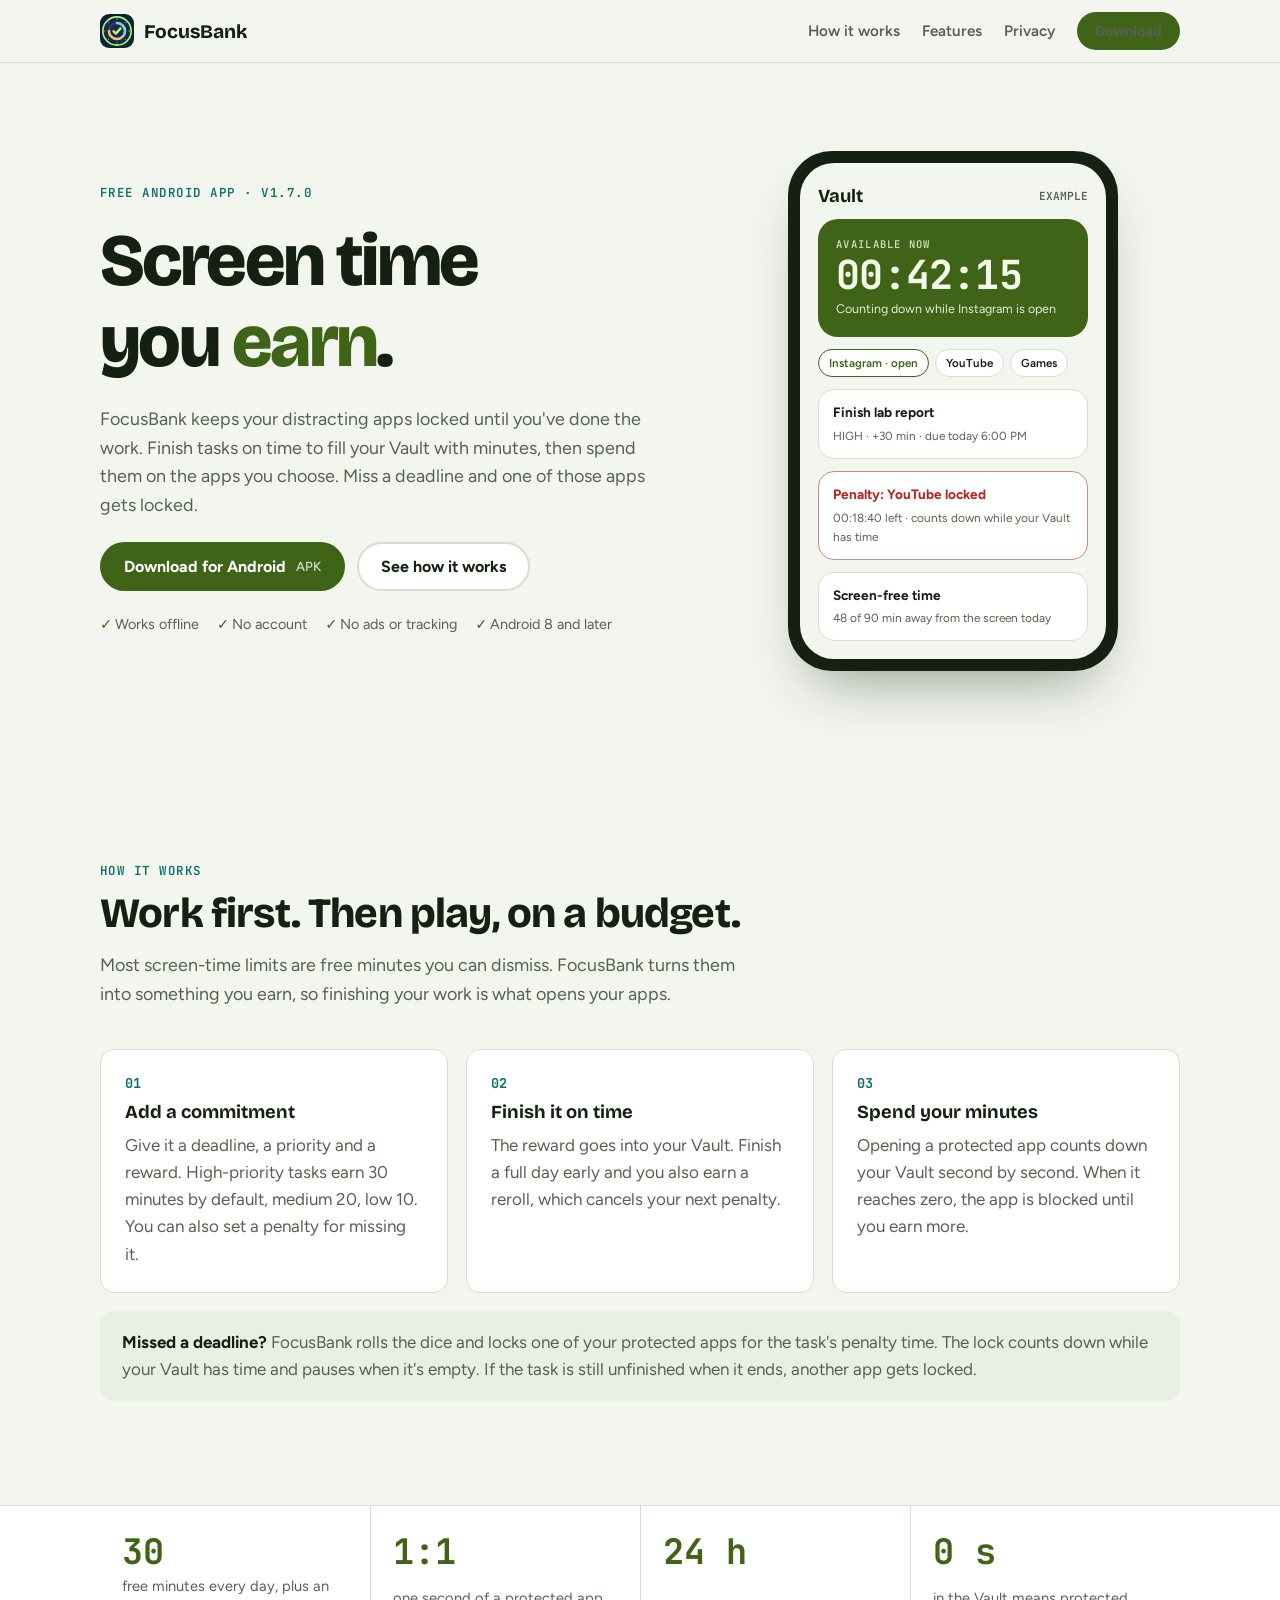
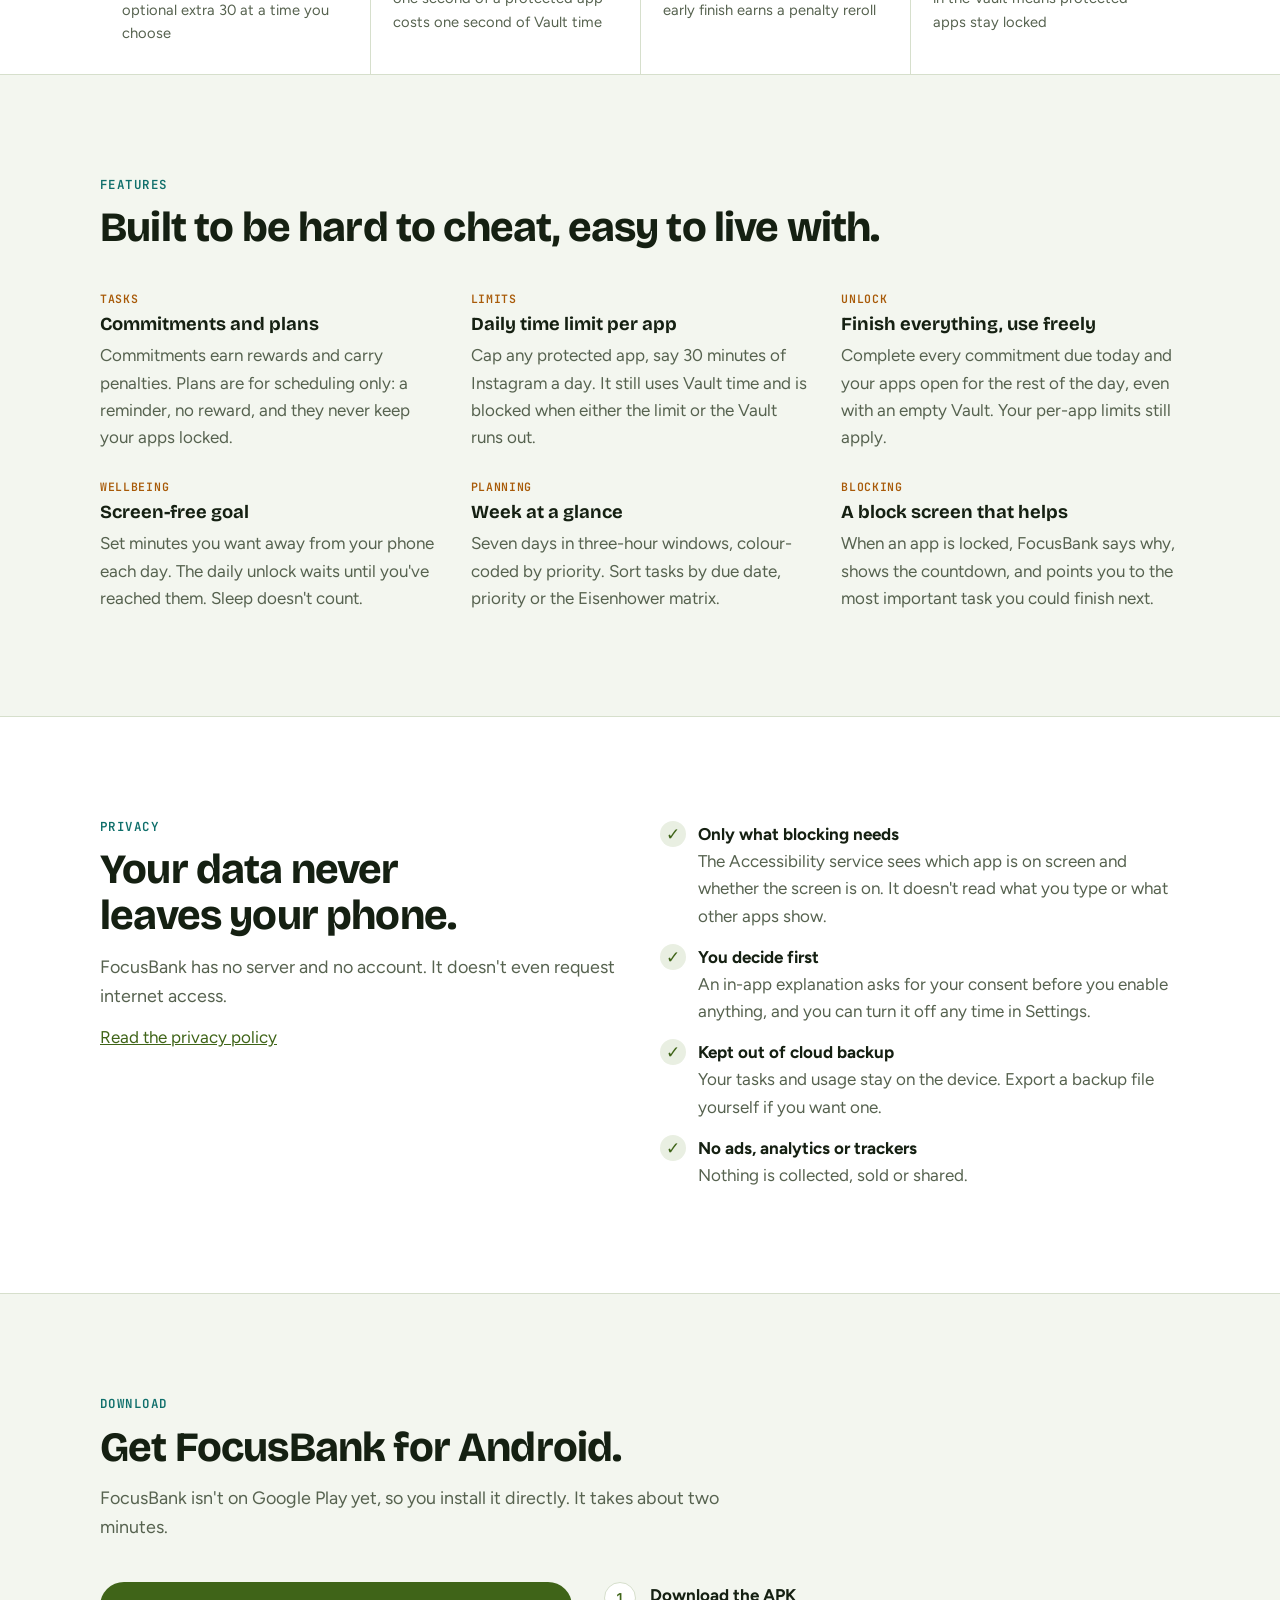
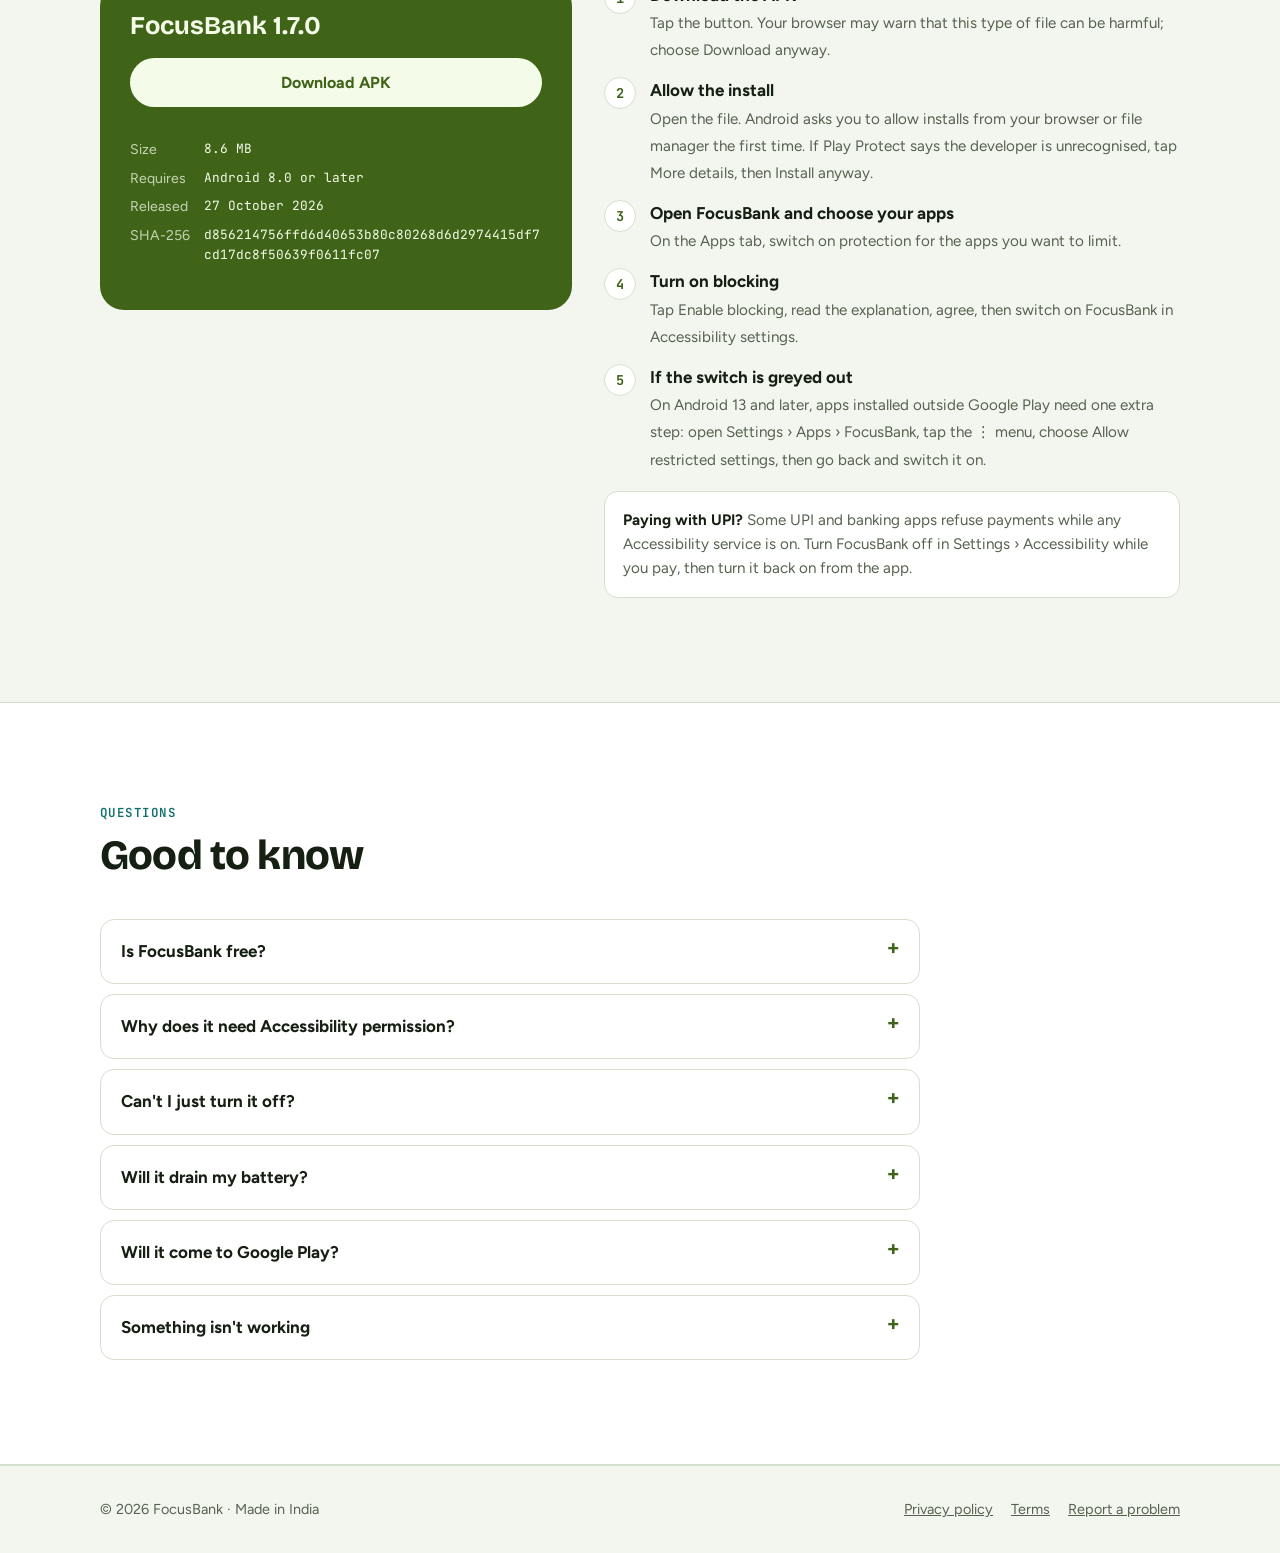
==== index.html @ 378c956d "FocusBank website: home, privacy policy and terms Co-Authored-By: Claude Opus 5.5 <noreply@anthropic" ====
<!doctype html>
<html lang="en">
<head>
<meta charset="utf-8">
<meta name="viewport" content="width=device-width, initial-scale=1, viewport-fit=cover">
<title>FocusBank: screen time you earn</title>
<meta name="description" content="FocusBank is a free Android app that locks distracting apps until you earn time by finishing your tasks. Offline, no account, no tracking.">
<meta property="og:title" content="FocusBank: screen time you earn">
<meta property="og:description" content="Distracting apps stay locked until you earn minutes by finishing tasks on time. Free for Android 8+.">
<meta name="theme-color" content="#3f6418">
<link rel="icon" href="assets/icon.svg" type="image/svg+xml">
<link rel="preconnect" href="https://fonts.googleapis.com">
<link rel="preconnect" href="https://fonts.gstatic.com" crossorigin>
<link rel="stylesheet" href="https://fonts.googleapis.com/css2?family=Bricolage+Grotesque:opsz,wght@12..96,600;12..96,700;12..96,800&family=Figtree:wght@400;500;600;700&family=JetBrains+Mono:wght@600;700&display=swap">
<link rel="stylesheet" href="assets/site.css">
</head>
<body>

<header class="site-header">
  <div class="wrap">
    <a class="brand" href="./"><img src="assets/icon.svg" alt="" width="34" height="34">FocusBank</a>
    <nav class="nav" aria-label="Main">
      <a class="hide-sm" href="#how">How it works</a>
      <a class="hide-sm" href="#features">Features</a>
      <a class="hide-sm" href="#privacy">Privacy</a>
      <a class="btn btn-primary" href="#download">Download</a>
    </nav>
  </div>
</header>

<main>
  <section class="hero">
    <div class="wrap">
      <div class="hero-copy">
        <p class="eyebrow">Free Android app · v1.7.0</p>
        <h1>Screen time you <em>earn</em>.</h1>
        <p class="lead">FocusBank keeps your distracting apps locked until you've done the work. Finish tasks on time to fill your Vault with minutes, then spend them on the apps you choose. Miss a deadline and one of those apps gets locked.</p>
        <div class="cta-row">
          <a class="btn btn-primary" href="#download">Download for Android <small>APK</small></a>
          <a class="btn btn-ghost" href="#how">See how it works</a>
        </div>
        <div class="facts"><span>Works offline</span><span>No account</span><span>No ads or tracking</span><span>Android 8 and later</span></div>
      </div>

      <div class="phone" aria-label="Example of the FocusBank Vault screen">
        <div class="screen">
          <div class="screen-top"><span>Vault</span><span>EXAMPLE</span></div>
          <div class="vault">
            <span class="vault-label">AVAILABLE NOW</span>
            <span class="vault-time" id="vault-time">00:42:17</span>
            <span class="vault-note">Counting down while Instagram is open</span>
          </div>
          <div class="chip-row"><span class="chip live">Instagram · open</span><span class="chip">YouTube</span><span class="chip">Games</span></div>
          <div class="mini-card"><b>Finish lab report</b><span>HIGH · +30 min · due today 6:00 PM</span></div>
          <div class="mini-card penalty"><b>Penalty: YouTube locked</b><span>00:18:40 left · counts down while your Vault has time</span></div>
          <div class="mini-card"><b>Screen-free time</b><span>48 of 90 min away from the screen today</span></div>
        </div>
      </div>
    </div>
  </section>

  <section class="section" id="how">
    <div class="wrap">
      <div class="section-head">
        <p class="eyebrow">How it works</p>
        <h2>Work first. Then play, on a budget.</h2>
        <p class="lead">Most screen-time limits are free minutes you can dismiss. FocusBank turns them into something you earn, so finishing your work is what opens your apps.</p>
      </div>
      <div class="steps">
        <div class="step"><h3>Add a commitment</h3><p>Give it a deadline, a priority and a reward. High-priority tasks earn 30 minutes by default, medium 20, low 10. You can also set a penalty for missing it.</p></div>
        <div class="step"><h3>Finish it on time</h3><p>The reward goes into your Vault. Finish a full day early and you also earn a reroll, which cancels your next penalty.</p></div>
        <div class="step"><h3>Spend your minutes</h3><p>Opening a protected app counts down your Vault second by second. When it reaches zero, the app is blocked until you earn more.</p></div>
      </div>
      <div class="penalty-note">
        <p><strong>Missed a deadline?</strong> FocusBank rolls the dice and locks one of your protected apps for the task's penalty time. The lock counts down while your Vault has time and pauses when it's empty. If the task is still unfinished when it ends, another app gets locked.</p>
      </div>
    </div>
  </section>

  <section class="band">
    <div class="wrap">
      <div class="rules">
        <div class="rule"><span class="num">30</span><p>free minutes every day, plus an optional extra 30 at a time you choose</p></div>
        <div class="rule"><span class="num">1:1</span><p>one second of a protected app costs one second of Vault time</p></div>
        <div class="rule"><span class="num">24 h</span><p>early finish earns a penalty reroll</p></div>
        <div class="rule"><span class="num">0 s</span><p>in the Vault means protected apps stay locked</p></div>
      </div>
    </div>
  </section>

  <section class="section" id="features">
    <div class="wrap">
      <div class="section-head">
        <p class="eyebrow">Features</p>
        <h2>Built to be hard to cheat, easy to live with.</h2>
      </div>
      <div class="features">
        <div class="feature"><span class="tag">Tasks</span><h3>Commitments and plans</h3><p>Commitments earn rewards and carry penalties. Plans are for scheduling only: a reminder, no reward, and they never keep your apps locked.</p></div>
        <div class="feature"><span class="tag">Limits</span><h3>Daily time limit per app</h3><p>Cap any protected app, say 30 minutes of Instagram a day. It still uses Vault time and is blocked when either the limit or the Vault runs out.</p></div>
        <div class="feature"><span class="tag">Unlock</span><h3>Finish everything, use freely</h3><p>Complete every commitment due today and your apps open for the rest of the day, even with an empty Vault. Your per-app limits still apply.</p></div>
        <div class="feature"><span class="tag">Wellbeing</span><h3>Screen-free goal</h3><p>Set minutes you want away from your phone each day. The daily unlock waits until you've reached them. Sleep doesn't count.</p></div>
        <div class="feature"><span class="tag">Planning</span><h3>Week at a glance</h3><p>Seven days in three-hour windows, colour-coded by priority. Sort tasks by due date, priority or the Eisenhower matrix.</p></div>
        <div class="feature"><span class="tag">Blocking</span><h3>A block screen that helps</h3><p>When an app is locked, FocusBank says why, shows the countdown, and points you to the most important task you could finish next.</p></div>
      </div>
    </div>
  </section>

  <section class="section band" id="privacy">
    <div class="wrap privacy">
      <div class="section-head" style="margin:0">
        <p class="eyebrow">Privacy</p>
        <h2>Your data never leaves your phone.</h2>
        <p class="lead">FocusBank has no server and no account. It doesn't even request internet access.</p>
        <p><a href="privacy.html">Read the privacy policy</a></p>
      </div>
      <ul class="checks">
        <li><div><b>Only what blocking needs</b><br><span>The Accessibility service sees which app is on screen and whether the screen is on. It doesn't read what you type or what other apps show.</span></div></li>
        <li><div><b>You decide first</b><br><span>An in-app explanation asks for your consent before you enable anything, and you can turn it off any time in Settings.</span></div></li>
        <li><div><b>Kept out of cloud backup</b><br><span>Your tasks and usage stay on the device. Export a backup file yourself if you want one.</span></div></li>
        <li><div><b>No ads, analytics or trackers</b><br><span>Nothing is collected, sold or shared.</span></div></li>
      </ul>
    </div>
  </section>

  <section class="section" id="download">
    <div class="wrap">
      <div class="section-head">
        <p class="eyebrow">Download</p>
        <h2>Get FocusBank for Android.</h2>
        <p class="lead">FocusBank isn't on Google Play yet, so you install it directly. It takes about two minutes.</p>
      </div>
      <div class="download">
        <div class="dl-card">
          <h3>FocusBank 1.7.0</h3>
          <a class="btn" href="https://github.com/Dasa108/focusbank/releases/latest/download/FocusBank.apk">Download APK</a>
          <dl class="meta">
            <dt>Size</dt><dd>8.6 MB</dd>
            <dt>Requires</dt><dd>Android 8.0 or later</dd>
            <dt>Released</dt><dd>27 October 2026</dd>
            <dt>SHA-256</dt><dd>d856214756ffd6d40653b80c80268d6d2974415df7cd17dc8f50639f0611fc07</dd>
          </dl>
        </div>
        <div>
          <ol class="install">
            <li><div><b>Download the APK</b><span>Tap the button. Your browser may warn that this type of file can be harmful; choose Download anyway.</span></div></li>
            <li><div><b>Allow the install</b><span>Open the file. Android asks you to allow installs from your browser or file manager the first time. If Play Protect says the developer is unrecognised, tap More details, then Install anyway.</span></div></li>
            <li><div><b>Open FocusBank and choose your apps</b><span>On the Apps tab, switch on protection for the apps you want to limit.</span></div></li>
            <li><div><b>Turn on blocking</b><span>Tap Enable blocking, read the explanation, agree, then switch on FocusBank in Accessibility settings.</span></div></li>
            <li><div><b>If the switch is greyed out</b><span>On Android 13 and later, apps installed outside Google Play need one extra step: open Settings › Apps › FocusBank, tap the ⋮ menu, choose Allow restricted settings, then go back and switch it on.</span></div></li>
          </ol>
          <p class="callout"><strong>Paying with UPI?</strong> Some UPI and banking apps refuse payments while any Accessibility service is on. Turn FocusBank off in Settings › Accessibility while you pay, then turn it back on from the app.</p>
        </div>
      </div>
    </div>
  </section>

  <section class="section band" id="faq">
    <div class="wrap">
      <div class="section-head"><p class="eyebrow">Questions</p><h2>Good to know</h2></div>
      <div class="faq">
        <details><summary>Is FocusBank free?</summary><p>Yes. There are no ads, subscriptions or in-app purchases.</p></details>
        <details><summary>Why does it need Accessibility permission?</summary><p>It's the only way an Android app can tell, the moment you switch apps, that a protected app has opened, and then show the block screen. FocusBank only uses the app's package name and whether the screen is on.</p></details>
        <details><summary>Can't I just turn it off?</summary><p>Yes, in Settings, and that's deliberate. FocusBank is a self-control tool for your own phone, not parental control. It makes turning it off a conscious choice rather than a single tap inside the app.</p></details>
        <details><summary>Will it drain my battery?</summary><p>It reacts to app switches and runs one light check per second while it's on. It needs no network and does no background syncing.</p></details>
        <details><summary>Will it come to Google Play?</summary><p>That's the plan. When it does, it will be a separate install: back up your data from the Vault screen first, then install the Play version.</p></details>
        <details><summary>Something isn't working</summary><p>Some phone makers stop background services to save battery. If blocking stops, check that FocusBank is still on in Accessibility settings and allowed to run in the background. You can report problems on <a href="https://github.com/Dasa108/focusbank/issues">GitHub</a>.</p></details>
      </div>
    </div>
  </section>
</main>

<footer class="site-footer">
  <div class="wrap">
    <span>© 2026 FocusBank · Made in India</span>
    <nav aria-label="Footer"><a href="privacy.html">Privacy policy</a><a href="terms.html">Terms</a><a href="https://github.com/Dasa108/focusbank/issues">Report a problem</a></nav>
  </div>
</footer>

<script>
  // Example Vault countdown in the hero; stays still for people who prefer reduced motion.
  (function () {
    const el = document.getElementById('vault-time');
    if (!el || window.matchMedia('(prefers-reduced-motion: reduce)').matches) return;
    let s = 42 * 60 + 17;
    const fmt = n => String(n).padStart(2, '0');
    setInterval(() => {
      s = s > 40 * 60 ? s - 1 : 42 * 60 + 17;
      el.textContent = `${fmt(Math.floor(s / 3600))}:${fmt(Math.floor(s % 3600 / 60))}:${fmt(s % 60)}`;
    }, 1000);
  })();
</script>
</body>
</html>
---- assets/site.css ----
/* FocusBank site. Layout: one centred column (max 1120px); hero splits text | phone, sections stack. */
:root {
  --bg: #f3f6ef;
  --surface: #ffffff;
  --surface-2: #e9efe2;
  --ink: #152012;
  --muted: #56624f;
  --line: #d6dfcc;
  --brand: #3f6418;          /* vault green */
  --brand-ink: #ffffff;
  --lime: #b9f27c;
  --teal: #0f6f6b;
  --amber: #a85a08;
  --danger: #b3261e;
  --vault-bg: #3f6418;
  --vault-ink: #f4fbe9;
  --phone-frame: #152012;
  --display: "Bricolage Grotesque", "Avenir Next", "Segoe UI", system-ui, sans-serif;
  --body: "Figtree", "Segoe UI", system-ui, -apple-system, sans-serif;
  --mono: "JetBrains Mono", ui-monospace, "SF Mono", Menlo, Consolas, monospace;
  --radius: 14px;
  color-scheme: light;
}
@media (prefers-color-scheme: dark) {
  :root:not([data-theme="light"]) {
    --bg: #0b1426; --surface: #12203a; --surface-2: #182a4a; --ink: #e7eef8; --muted: #9fb0c8;
    --line: #22355a; --brand: #b9f27c; --brand-ink: #10200a; --lime: #b9f27c; --teal: #83d5d0;
    --amber: #ffb870; --danger: #ffb4ab; --vault-bg: #b9f27c; --vault-ink: #10200a; --phone-frame: #05090f;
    color-scheme: dark;
  }
}
:root[data-theme="dark"] {
  --bg: #0b1426; --surface: #12203a; --surface-2: #182a4a; --ink: #e7eef8; --muted: #9fb0c8;
  --line: #22355a; --brand: #b9f27c; --brand-ink: #10200a; --lime: #b9f27c; --teal: #83d5d0;
  --amber: #ffb870; --danger: #ffb4ab; --vault-bg: #b9f27c; --vault-ink: #10200a; --phone-frame: #05090f;
  color-scheme: dark;
}

* { box-sizing: border-box; }
html { scroll-padding-top: 80px; }
@media (prefers-reduced-motion: no-preference) { html { scroll-behavior: smooth; } }
body { margin: 0; background: var(--bg); color: var(--ink); font: 400 17px/1.6 var(--body); }
img, svg { max-width: 100%; }
a { color: var(--brand); }
a:focus-visible, button:focus-visible, summary:focus-visible { outline: 3px solid var(--teal); outline-offset: 3px; border-radius: 6px; }
h1, h2, h3 { font-family: var(--display); line-height: 1.1; text-wrap: balance; margin: 0; }
h2 { font-size: clamp(1.8rem, 4vw, 2.6rem); font-weight: 750; letter-spacing: -0.02em; }
h3 { font-size: 1.15rem; font-weight: 700; }
p { margin: 0; }
.wrap { max-width: 1120px; margin: 0 auto; padding-left: max(20px, env(safe-area-inset-left, 0px)); padding-right: max(20px, env(safe-area-inset-right, 0px)); }
.eyebrow { font: 600 0.78rem/1 var(--mono); letter-spacing: 0.12em; text-transform: uppercase; color: var(--teal); }
.lead { color: var(--muted); font-size: 1.12rem; max-width: 60ch; }
.section { padding-block: clamp(56px, 9vw, 104px); }
.section-head { display: grid; gap: 14px; margin-bottom: 40px; }

/* Header */
.site-header { position: sticky; top: 0; z-index: 10; background: color-mix(in srgb, var(--bg) 88%, transparent); backdrop-filter: blur(10px); border-bottom: 1px solid var(--line); }
.site-header .wrap { display: flex; align-items: center; justify-content: space-between; gap: 16px; padding-block: 12px; }
.brand { display: flex; align-items: center; gap: 10px; font: 750 1.2rem var(--display); color: var(--ink); text-decoration: none; }
.brand img { width: 34px; height: 34px; border-radius: 9px; flex: none; }
.nav { display: flex; align-items: center; gap: 22px; font-weight: 600; font-size: 0.95rem; }
.nav a { color: var(--muted); text-decoration: none; }
.nav a:hover { color: var(--ink); }
@media (max-width: 760px) { .nav .hide-sm { display: none; } }

/* Buttons */
.btn { display: inline-flex; align-items: center; gap: 10px; padding: 13px 22px; border-radius: 999px; font: 700 1rem var(--body); text-decoration: none; border: 2px solid transparent; transition: transform .15s ease; }
.btn:hover { transform: translateY(-1px); }
.btn-primary { background: var(--brand); color: var(--brand-ink); }
.btn-ghost { border-color: var(--line); color: var(--ink); background: var(--surface); }
.btn small { font-weight: 500; opacity: .8; font-size: .82rem; }
.nav .btn { padding: 8px 16px; font-size: .9rem; }

/* Hero */
.hero { padding-block: clamp(40px, 7vw, 88px) clamp(48px, 7vw, 96px); }
.hero .wrap { display: grid; grid-template-columns: 1.1fr 0.9fr; gap: clamp(32px, 6vw, 72px); align-items: center; }
.hero-copy { display: grid; gap: 22px; min-width: 0; }
.hero h1 { font-size: clamp(2.6rem, 7vw, 4.6rem); font-weight: 800; letter-spacing: -0.035em; }
.hero h1 em { font-style: normal; color: var(--brand); }
.cta-row { display: flex; flex-wrap: wrap; gap: 12px; }
.facts { display: flex; flex-wrap: wrap; gap: 8px 18px; color: var(--muted); font-size: .9rem; }
.facts span::before { content: "✓ "; color: var(--brand); font-weight: 700; }
@media (max-width: 860px) { .hero .wrap { grid-template-columns: 1fr; } }

/* Phone mockup (pure HTML, example data) */
.phone { justify-self: center; width: min(330px, 100%); background: var(--phone-frame); border-radius: 44px; padding: 12px; box-shadow: 0 30px 60px -25px rgba(10, 30, 10, .45); }
.screen { background: var(--bg); border-radius: 34px; padding: 22px 18px 18px; display: grid; gap: 12px; font-size: .82rem; }
.screen-top { display: flex; justify-content: space-between; align-items: center; font: 700 1.15rem var(--display); }
.screen-top span:last-child { font: 600 .7rem var(--mono); color: var(--muted); }
.vault { background: var(--vault-bg); color: var(--vault-ink); border-radius: 20px; padding: 18px; display: grid; gap: 4px; }
.vault-label { font: 600 .66rem var(--mono); letter-spacing: .12em; opacity: .8; }
.vault-time { font: 700 2.5rem/1 var(--mono); font-variant-numeric: tabular-nums; letter-spacing: -0.02em; }
.vault-note { font-size: .78rem; opacity: .9; }
.chip-row { display: flex; gap: 6px; flex-wrap: wrap; }
.chip { background: var(--surface); border: 1px solid var(--line); border-radius: 999px; padding: 4px 10px; font-size: .72rem; font-weight: 600; }
.chip.live { border-color: var(--brand); color: var(--brand); }
.mini-card { background: var(--surface); border: 1px solid var(--line); border-radius: 16px; padding: 12px 14px; display: grid; gap: 3px; }
.mini-card b { font-size: .85rem; }
.mini-card span { color: var(--muted); font-size: .74rem; }
.mini-card.penalty { border-color: color-mix(in srgb, var(--danger) 45%, var(--line)); }
.mini-card.penalty b { color: var(--danger); }

/* Steps */
.steps { display: grid; grid-template-columns: repeat(3, 1fr); gap: 18px; counter-reset: step; }
.step { background: var(--surface); border: 1px solid var(--line); border-radius: var(--radius); padding: 24px; display: grid; gap: 10px; align-content: start; min-width: 0; }
.step::before { counter-increment: step; content: "0" counter(step); font: 700 .85rem var(--mono); color: var(--teal); }
.step p { color: var(--muted); }
.penalty-note { margin-top: 18px; display: flex; gap: 14px; align-items: flex-start; padding: 18px 22px; border-radius: var(--radius); background: var(--surface-2); }
.penalty-note p { color: var(--muted); }
.penalty-note strong { color: var(--ink); }
@media (max-width: 860px) { .steps { grid-template-columns: 1fr; } }

/* Features */
.features { display: grid; grid-template-columns: repeat(3, 1fr); gap: 28px 32px; }
.feature { display: grid; gap: 8px; align-content: start; min-width: 0; }
.feature .tag { font: 600 .72rem var(--mono); color: var(--amber); letter-spacing: .06em; text-transform: uppercase; }
.feature p { color: var(--muted); }
@media (max-width: 960px) { .features { grid-template-columns: repeat(2, 1fr); } }
@media (max-width: 600px) { .features { grid-template-columns: 1fr; } }

/* Numbers band */
.band { background: var(--surface); border-block: 1px solid var(--line); }
.rules { display: grid; grid-template-columns: repeat(4, 1fr); gap: 0; }
.rule { padding: 28px 22px; border-left: 1px solid var(--line); display: grid; gap: 6px; }
.rule:first-child { border-left: 0; }
.rule .num { font: 700 2.2rem/1 var(--mono); color: var(--brand); font-variant-numeric: tabular-nums; }
.rule p { color: var(--muted); font-size: .92rem; }
@media (max-width: 860px) { .rules { grid-template-columns: repeat(2, 1fr); } .rule:nth-child(3) { border-left: 0; } .rule:nth-child(n+3) { border-top: 1px solid var(--line); } }
@media (max-width: 420px) { .rules { grid-template-columns: 1fr; } .rule { border-left: 0; border-top: 1px solid var(--line); } .rule:first-child { border-top: 0; } }

/* Privacy */
.privacy { display: grid; grid-template-columns: 1fr 1fr; gap: 40px; align-items: start; }
.checks { list-style: none; margin: 0; padding: 0; display: grid; gap: 14px; }
.checks li { display: grid; grid-template-columns: 28px 1fr; gap: 10px; }
.checks li::before { content: "✓"; display: grid; place-items: center; width: 26px; height: 26px; border-radius: 50%; background: var(--surface-2); color: var(--brand); font-weight: 800; }
.checks span { color: var(--muted); }
@media (max-width: 860px) { .privacy { grid-template-columns: 1fr; } }

/* Download */
.download { display: grid; grid-template-columns: 0.9fr 1.1fr; gap: 32px; align-items: start; }
.dl-card { background: var(--vault-bg); color: var(--vault-ink); border-radius: 24px; padding: 30px; display: grid; gap: 18px; min-width: 0; }
.dl-card h3 { font-size: 1.6rem; }
.dl-card .btn { background: var(--vault-ink); color: var(--vault-bg); justify-content: center; }
.meta { display: grid; grid-template-columns: auto 1fr; gap: 6px 14px; font-size: .88rem; }
.meta dt { opacity: .75; }
.meta dd { margin: 0; font-family: var(--mono); font-size: .8rem; overflow-wrap: anywhere; }
.install { margin: 0; padding: 0; list-style: none; counter-reset: inst; display: grid; gap: 14px; }
.install li { counter-increment: inst; display: grid; grid-template-columns: 34px 1fr; gap: 12px; }
.install li::before { content: counter(inst); display: grid; place-items: center; width: 30px; height: 30px; border-radius: 50%; background: var(--surface); border: 1px solid var(--line); font: 700 .85rem var(--mono); color: var(--brand); }
.install b { display: block; }
.install span { color: var(--muted); font-size: .95rem; }
.callout { margin-top: 18px; padding: 16px 18px; border-radius: var(--radius); border: 1px solid var(--line); background: var(--surface); font-size: .95rem; color: var(--muted); }
.callout strong { color: var(--ink); }
@media (max-width: 860px) { .download { grid-template-columns: 1fr; } }

/* FAQ */
.faq { display: grid; gap: 10px; max-width: 820px; }
.faq details { background: var(--surface); border: 1px solid var(--line); border-radius: var(--radius); padding: 4px 20px; }
.faq summary { cursor: pointer; padding: 14px 0; font-weight: 700; list-style: none; display: flex; justify-content: space-between; gap: 16px; }
.faq summary::-webkit-details-marker { display: none; }
.faq summary::after { content: "+"; color: var(--brand); font: 700 1.3rem/1 var(--mono); }
.faq details[open] summary::after { content: "–"; }
.faq details p { color: var(--muted); padding-bottom: 16px; }

/* Footer */
.site-footer { border-top: 1px solid var(--line); padding-block: 32px; color: var(--muted); font-size: .9rem; }
.site-footer .wrap { display: flex; flex-wrap: wrap; gap: 12px 28px; justify-content: space-between; align-items: center; }
.site-footer nav { display: flex; flex-wrap: wrap; gap: 18px; }
.site-footer a { color: var(--muted); }

/* Legal pages */
.legal { max-width: 760px; padding-block: 48px 80px; display: grid; gap: 28px; }
.legal h1 { font-size: clamp(2.2rem, 5vw, 3rem); font-weight: 800; letter-spacing: -0.03em; }
.legal .updated { color: var(--muted); font-family: var(--mono); font-size: .85rem; }
.legal section { display: grid; gap: 10px; }
.legal h2 { font-size: 1.35rem; letter-spacing: -0.01em; }
.legal p, .legal li { color: var(--muted); }
.legal ul { margin: 0; padding-left: 1.2em; display: grid; gap: 6px; }
.table-wrap { overflow-x: auto; border: 1px solid var(--line); border-radius: var(--radius); }
.legal table { width: 100%; border-collapse: collapse; font-size: .93rem; }
.legal th, .legal td { text-align: left; padding: 10px 14px; border-bottom: 1px solid var(--line); vertical-align: top; }
.legal th { background: var(--surface-2); color: var(--ink); }
.legal tr:last-child td { border-bottom: 0; }
.legal td:first-child { color: var(--ink); font-weight: 600; }
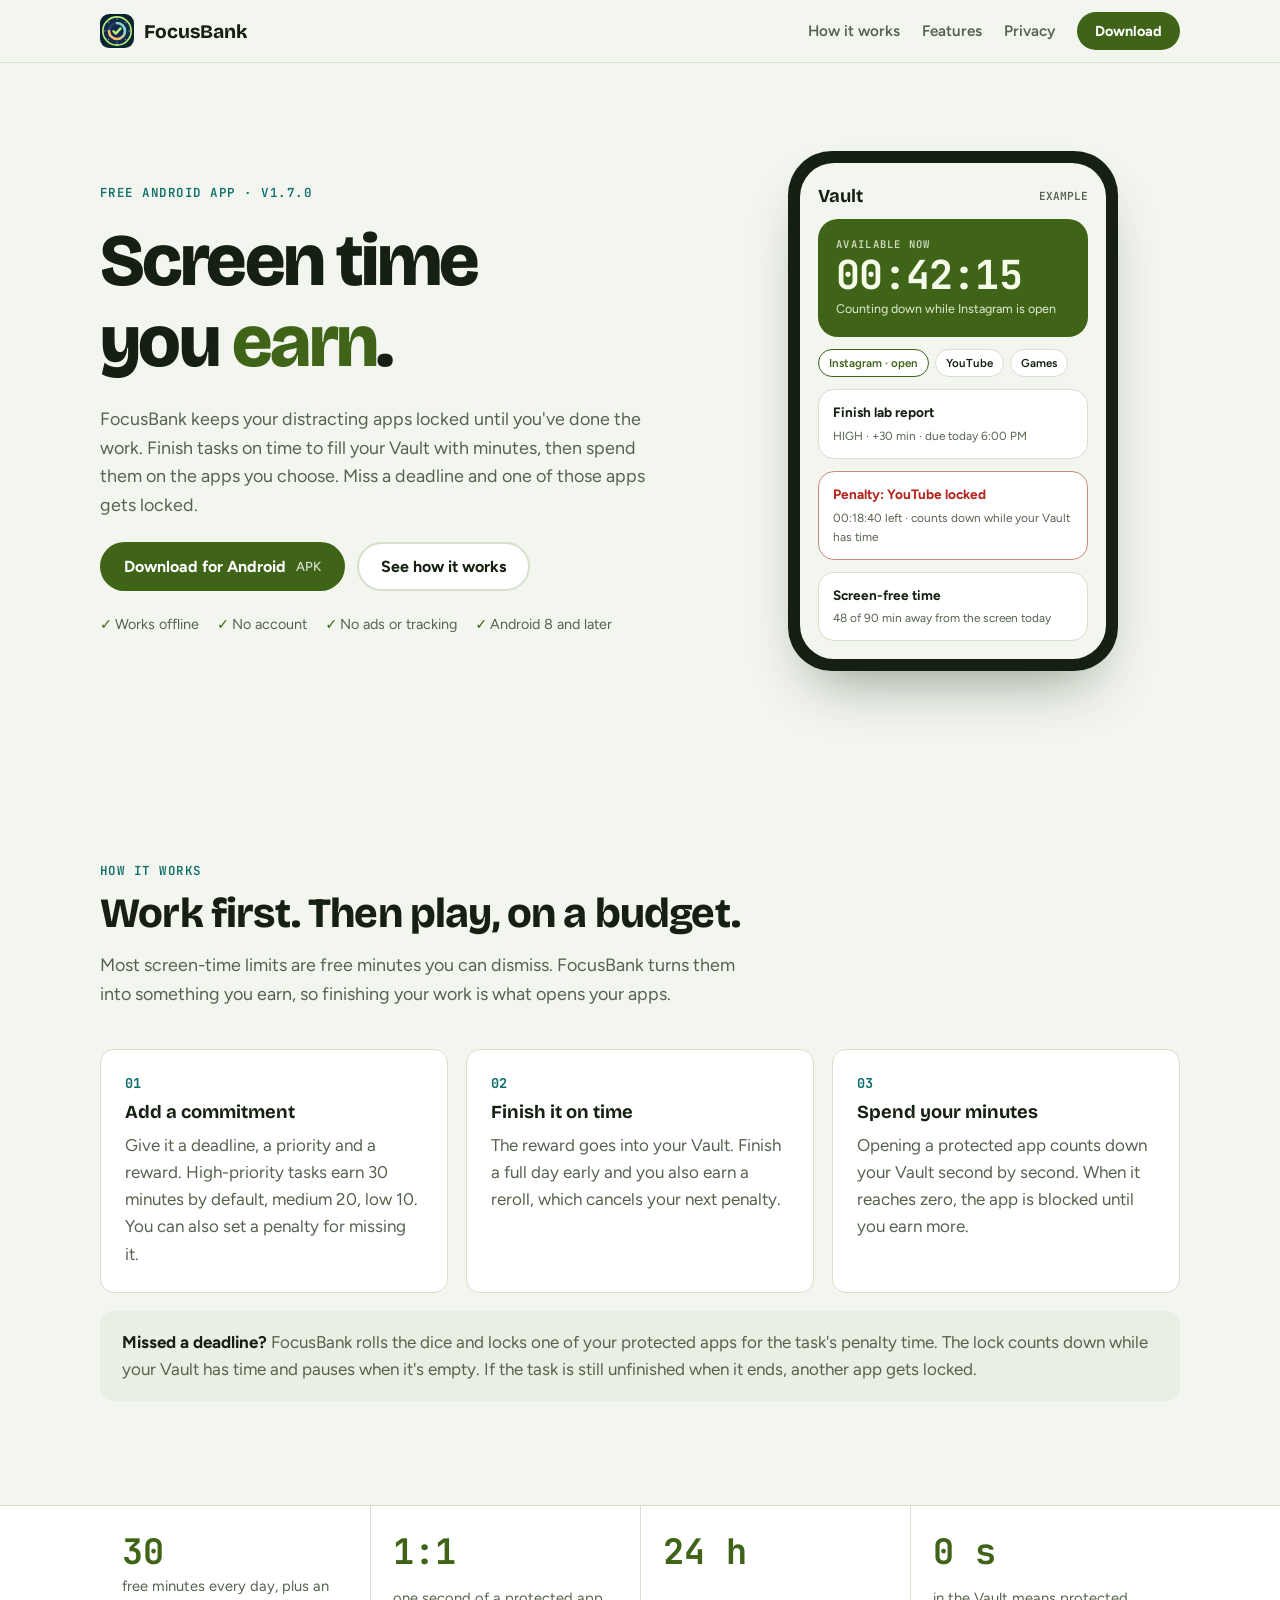
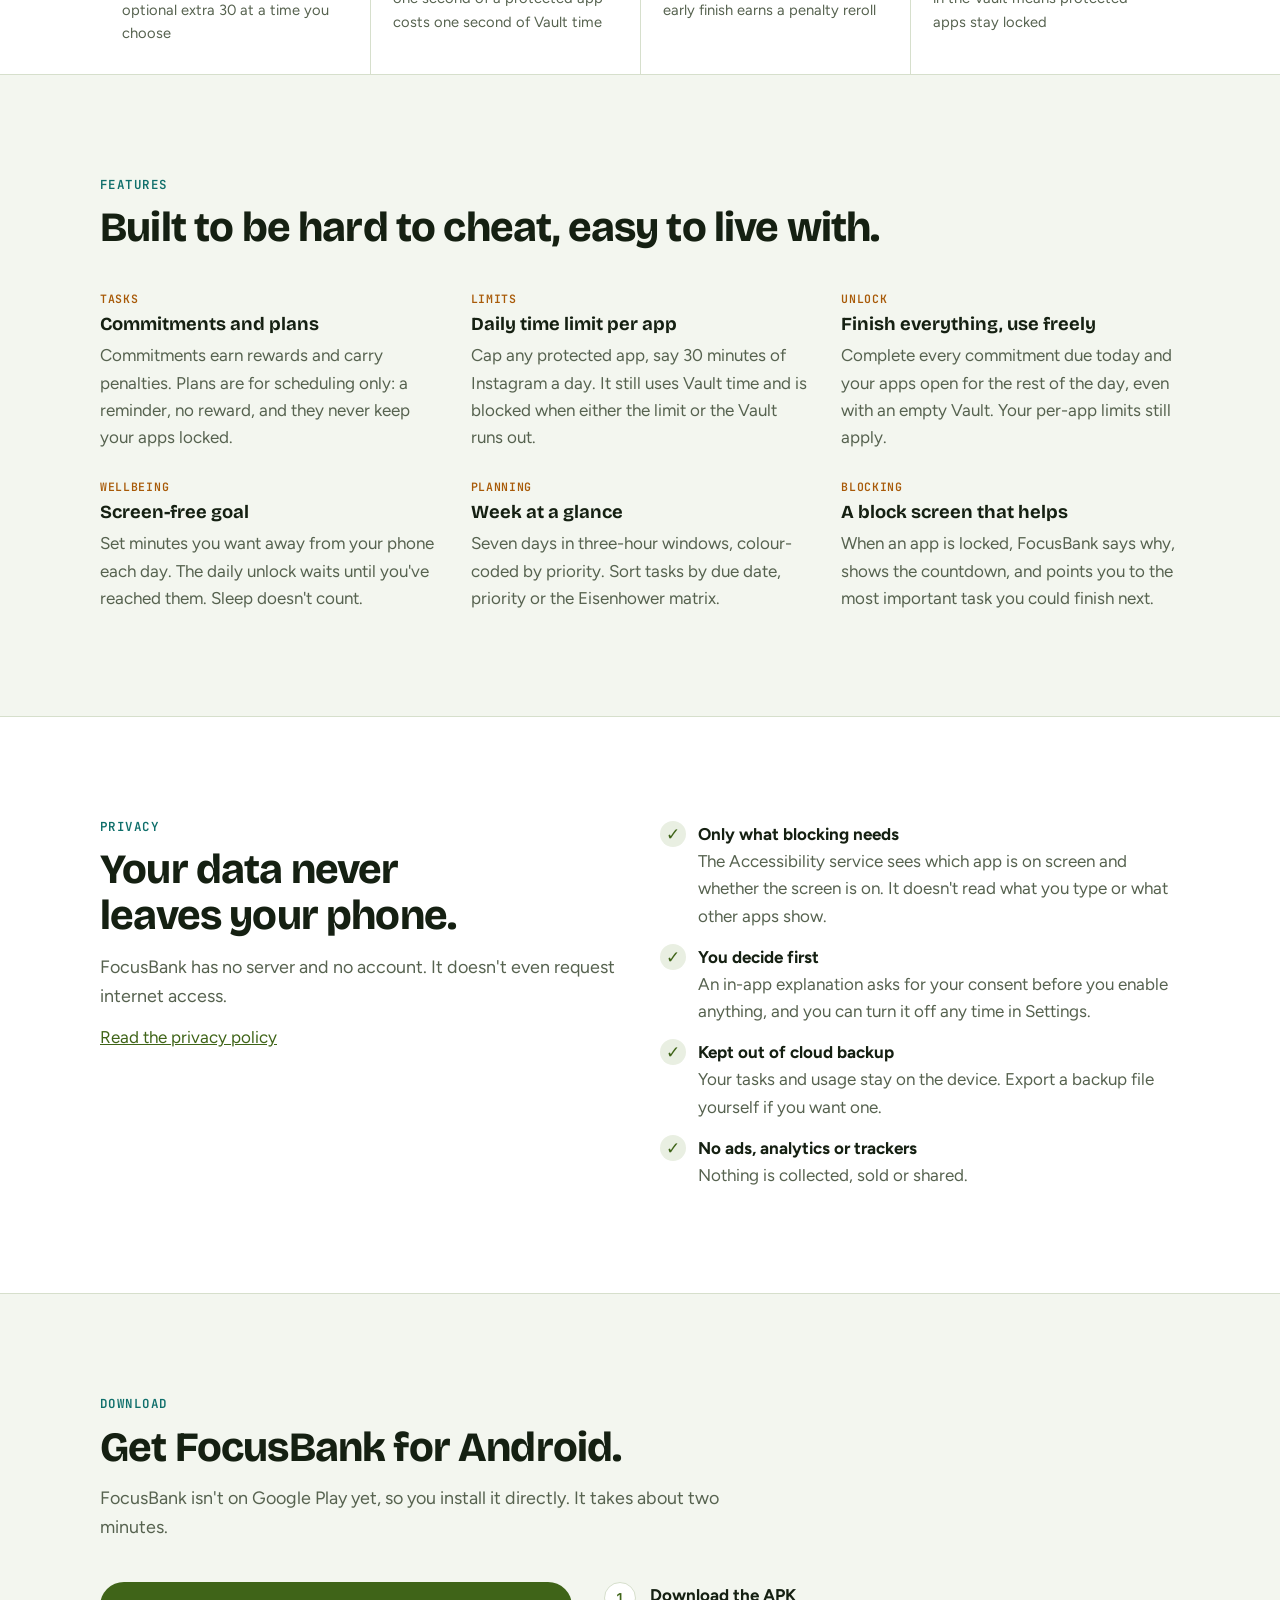
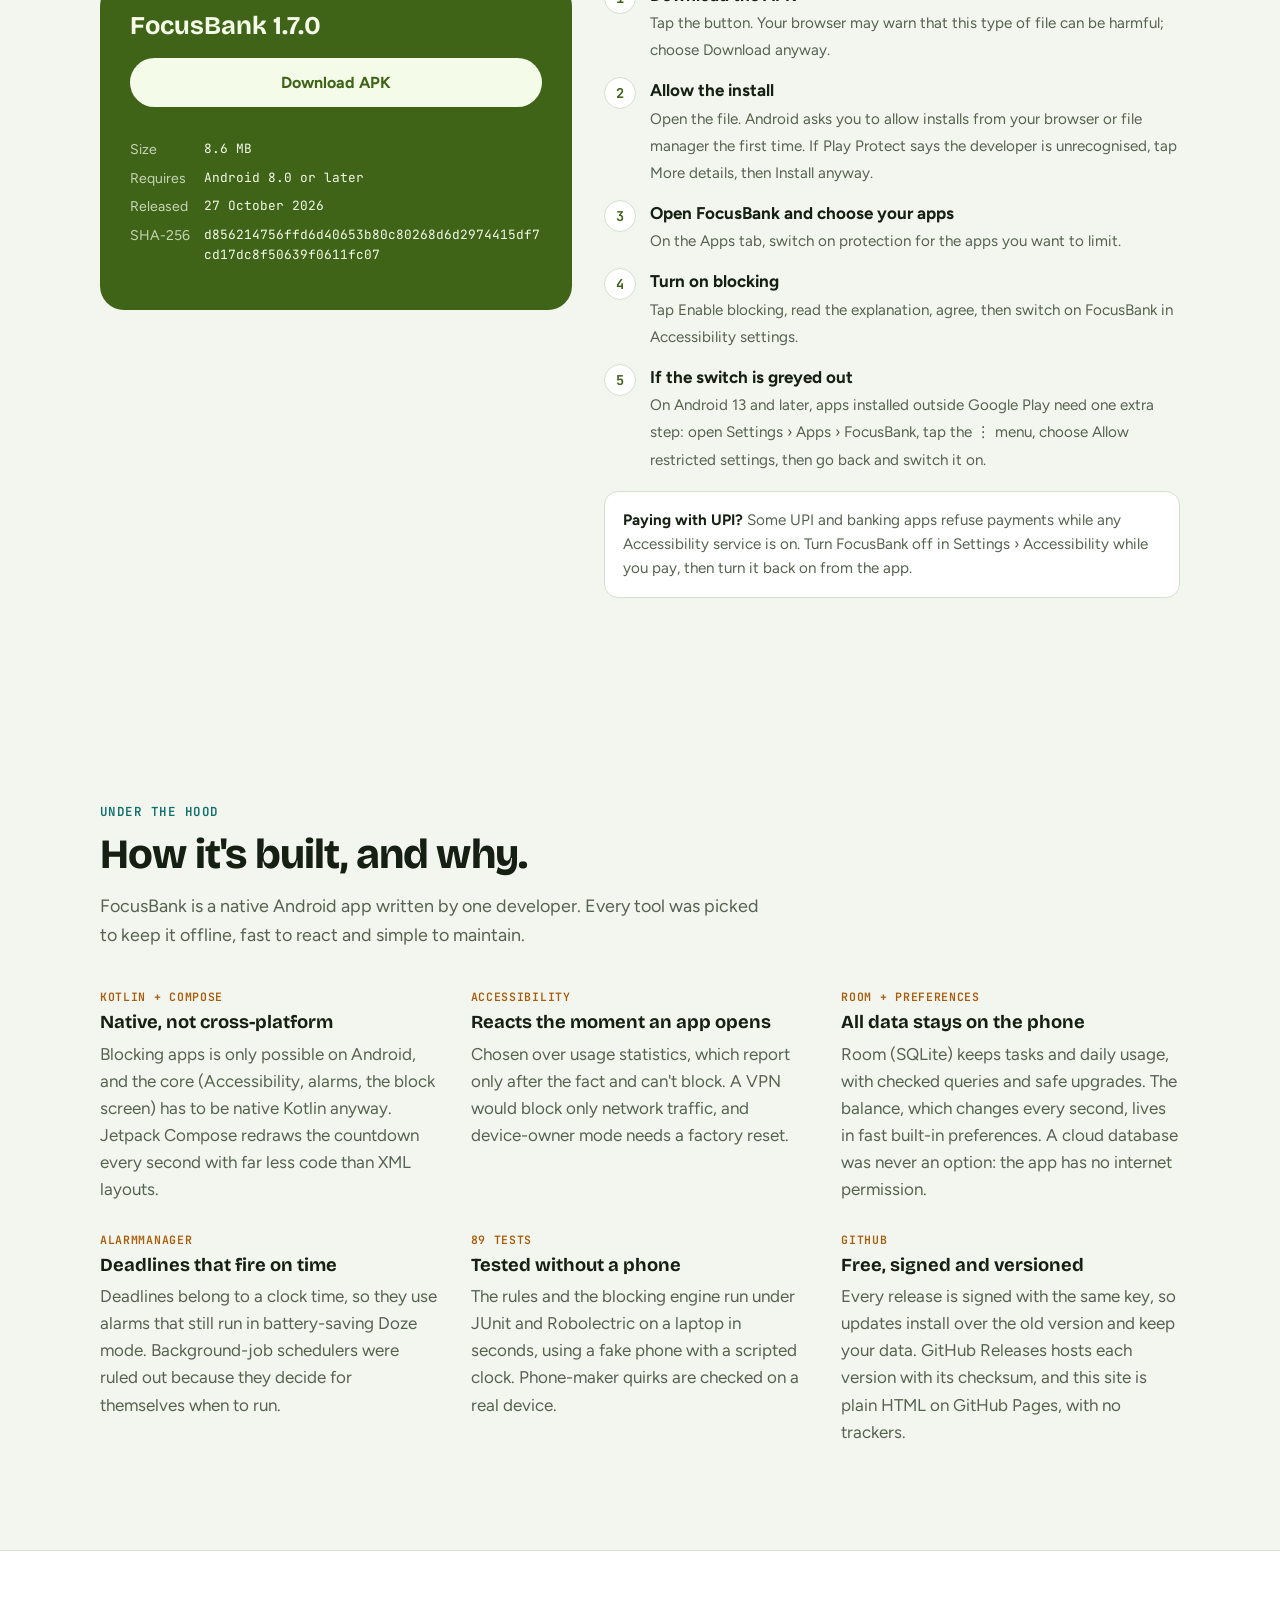
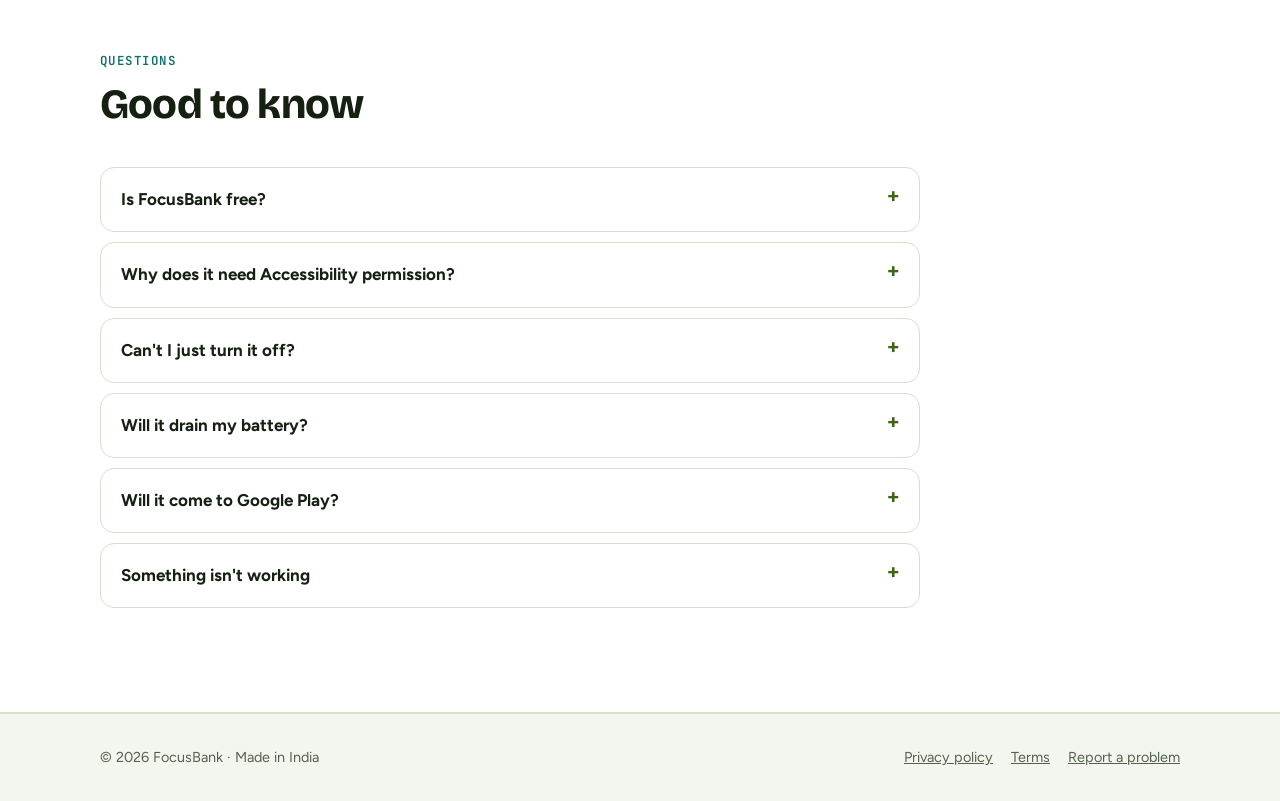
==== commit 45937dd0: "Add 'How it's built, and why' section Co-Authored-By: Claude Opus 5.5 <noreply@anthropic.com>" ====
--- a/index.html
+++ b/index.html
@@ -154,6 +154,24 @@
     </div>
   </section>
 
+  <section class="section" id="built">
+    <div class="wrap">
+      <div class="section-head">
+        <p class="eyebrow">Under the hood</p>
+        <h2>How it's built, and why.</h2>
+        <p class="lead">FocusBank is a native Android app written by one developer. Every tool was picked to keep it offline, fast to react and simple to maintain.</p>
+      </div>
+      <div class="features">
+        <div class="feature"><span class="tag">Kotlin + Compose</span><h3>Native, not cross-platform</h3><p>Blocking apps is only possible on Android, and the core (Accessibility, alarms, the block screen) has to be native Kotlin anyway. Jetpack Compose redraws the countdown every second with far less code than XML layouts.</p></div>
+        <div class="feature"><span class="tag">Accessibility</span><h3>Reacts the moment an app opens</h3><p>Chosen over usage statistics, which report only after the fact and can't block. A VPN would block only network traffic, and device-owner mode needs a factory reset.</p></div>
+        <div class="feature"><span class="tag">Room + preferences</span><h3>All data stays on the phone</h3><p>Room (SQLite) keeps tasks and daily usage, with checked queries and safe upgrades. The balance, which changes every second, lives in fast built-in preferences. A cloud database was never an option: the app has no internet permission.</p></div>
+        <div class="feature"><span class="tag">AlarmManager</span><h3>Deadlines that fire on time</h3><p>Deadlines belong to a clock time, so they use alarms that still run in battery-saving Doze mode. Background-job schedulers were ruled out because they decide for themselves when to run.</p></div>
+        <div class="feature"><span class="tag">89 tests</span><h3>Tested without a phone</h3><p>The rules and the blocking engine run under JUnit and Robolectric on a laptop in seconds, using a fake phone with a scripted clock. Phone-maker quirks are checked on a real device.</p></div>
+        <div class="feature"><span class="tag">GitHub</span><h3>Free, signed and versioned</h3><p>Every release is signed with the same key, so updates install over the old version and keep your data. GitHub Releases hosts each version with its checksum, and this site is plain HTML on GitHub Pages, with no trackers.</p></div>
+      </div>
+    </div>
+  </section>
+
   <section class="section band" id="faq">
     <div class="wrap">
       <div class="section-head"><p class="eyebrow">Questions</p><h2>Good to know</h2></div>
--- a/assets/site.css
+++ b/assets/site.css
@@ -61,6 +61,7 @@
 .nav { display: flex; align-items: center; gap: 22px; font-weight: 600; font-size: 0.95rem; }
 .nav a { color: var(--muted); text-decoration: none; }
 .nav a:hover { color: var(--ink); }
+.nav a.btn-primary, .nav a.btn-primary:hover { color: var(--brand-ink); }
 @media (max-width: 760px) { .nav .hide-sm { display: none; } }
 
 /* Buttons */
